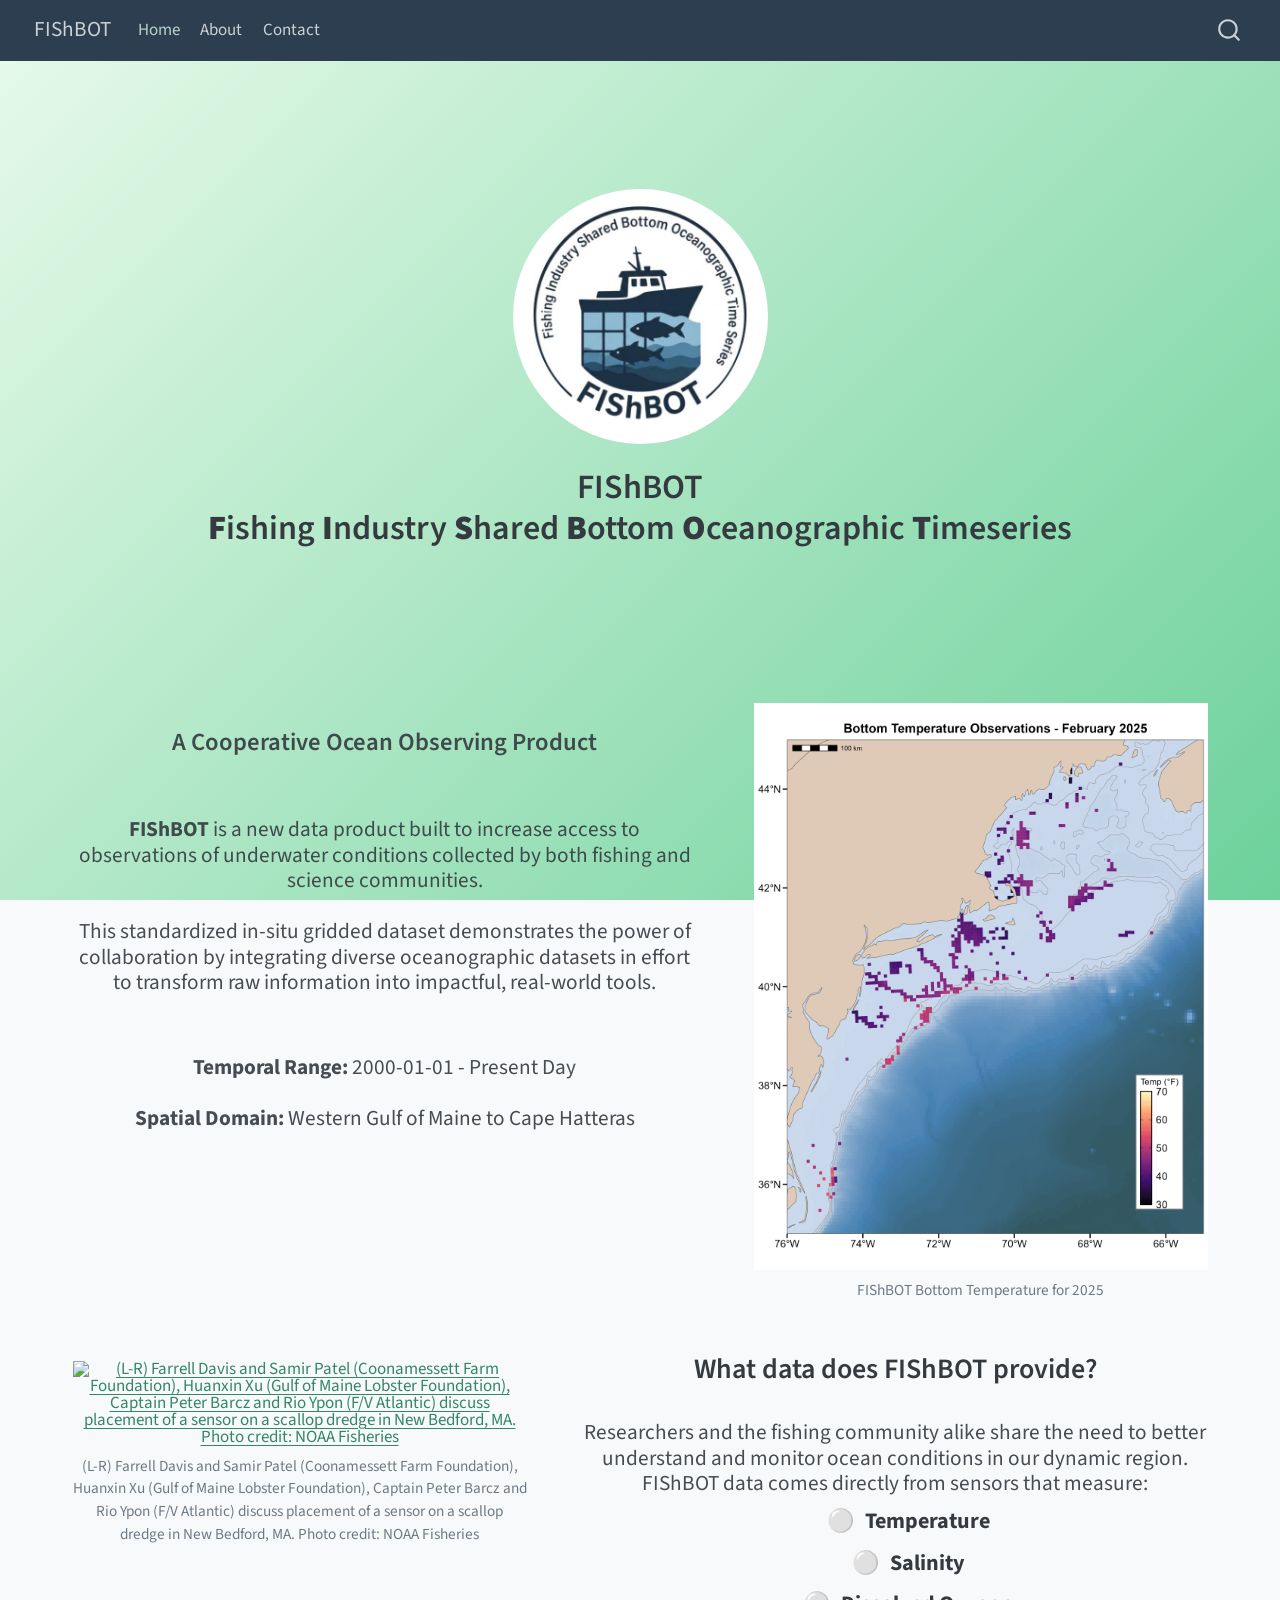
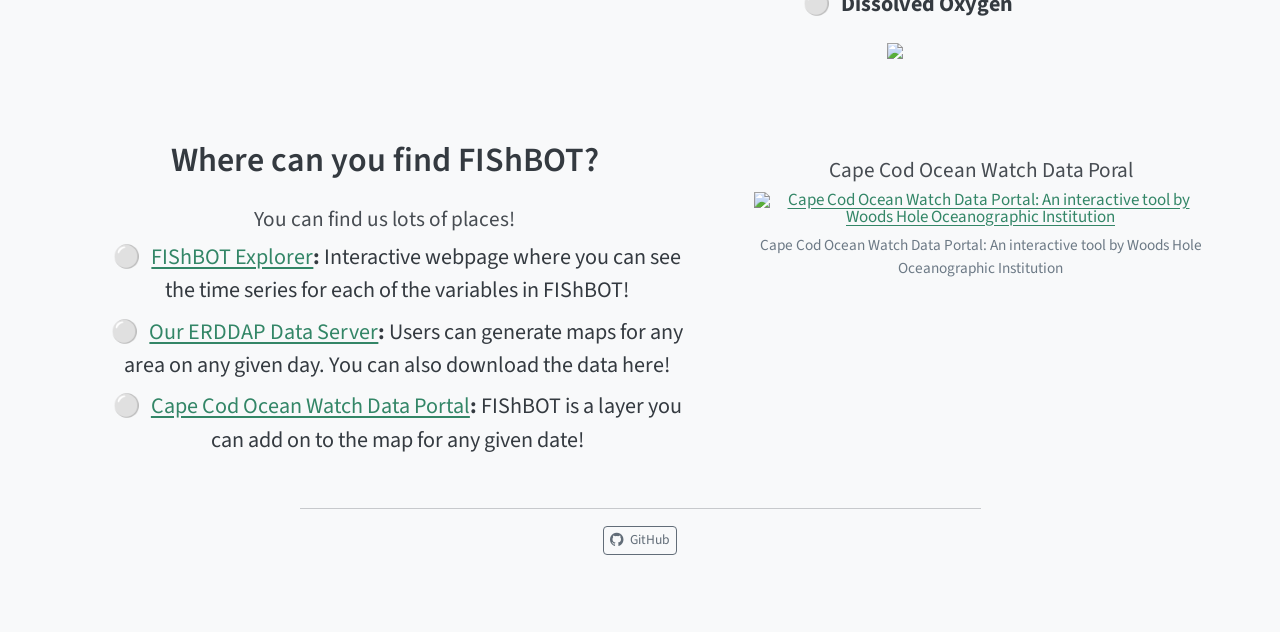
==== docs/index.html @ bb1df0b6 "local deployment" ====
<!DOCTYPE html>
<html xmlns="http://www.w3.org/1999/xhtml" lang="en" xml:lang="en"><head>

<meta charset="utf-8">
<meta name="generator" content="quarto-1.8.25">

<meta name="viewport" content="width=device-width, initial-scale=1.0, user-scalable=yes">


<title>FIShBOT   Fishing Industry Shared Bottom Oceanographic Timeseries – FIShBOT</title>
<style>
code{white-space: pre-wrap;}
span.smallcaps{font-variant: small-caps;}
div.columns{display: flex; gap: min(4vw, 1.5em);}
div.column{flex: auto; overflow-x: auto;}
div.hanging-indent{margin-left: 1.5em; text-indent: -1.5em;}
ul.task-list{list-style: none;}
ul.task-list li input[type="checkbox"] {
  width: 0.8em;
  margin: 0 0.8em 0.2em -1em; /* quarto-specific, see https://github.com/quarto-dev/quarto-cli/issues/4556 */ 
  vertical-align: middle;
}
</style>


<script src="site_libs/quarto-nav/quarto-nav.js"></script>
<script src="site_libs/quarto-nav/headroom.min.js"></script>
<script src="site_libs/clipboard/clipboard.min.js"></script>
<script src="site_libs/quarto-search/autocomplete.umd.js"></script>
<script src="site_libs/quarto-search/fuse.min.js"></script>
<script src="site_libs/quarto-search/quarto-search.js"></script>
<meta name="quarto:offset" content="./">
<script src="site_libs/quarto-html/quarto.js" type="module"></script>
<script src="site_libs/quarto-html/tabsets/tabsets.js" type="module"></script>
<script src="site_libs/quarto-html/axe/axe-check.js" type="module"></script>
<script src="site_libs/quarto-html/popper.min.js"></script>
<script src="site_libs/quarto-html/tippy.umd.min.js"></script>
<link href="site_libs/quarto-html/tippy.css" rel="stylesheet">
<link href="site_libs/quarto-html/quarto-syntax-highlighting-7b89279ff1a6dce999919e0e67d4d9ec.css" rel="stylesheet" id="quarto-text-highlighting-styles">
<script src="site_libs/bootstrap/bootstrap.min.js"></script>
<link href="site_libs/bootstrap/bootstrap-icons.css" rel="stylesheet">
<link href="site_libs/bootstrap/bootstrap-f014def6ab0481d3a3dc39e464cc56f9.min.css" rel="stylesheet" append-hash="true" id="quarto-bootstrap" data-mode="light">
<script src="site_libs/quarto-contrib/glightbox/glightbox.min.js"></script>
<link href="site_libs/quarto-contrib/glightbox/glightbox.min.css" rel="stylesheet">
<link href="site_libs/quarto-contrib/glightbox/lightbox.css" rel="stylesheet">
<script id="quarto-search-options" type="application/json">{
  "location": "navbar",
  "copy-button": false,
  "collapse-after": 3,
  "panel-placement": "end",
  "type": "overlay",
  "limit": 50,
  "keyboard-shortcut": [
    "f",
    "/",
    "s"
  ],
  "show-item-context": false,
  "language": {
    "search-no-results-text": "No results",
    "search-matching-documents-text": "matching documents",
    "search-copy-link-title": "Copy link to search",
    "search-hide-matches-text": "Hide additional matches",
    "search-more-match-text": "more match in this document",
    "search-more-matches-text": "more matches in this document",
    "search-clear-button-title": "Clear",
    "search-text-placeholder": "",
    "search-detached-cancel-button-title": "Cancel",
    "search-submit-button-title": "Submit",
    "search-label": "Search"
  }
}</script>


</head>

<body class="nav-fixed quarto-light">

<div id="quarto-search-results"></div>
  <header id="quarto-header" class="headroom fixed-top">
    <nav class="navbar navbar-expand-lg " data-bs-theme="dark">
      <div class="navbar-container container-fluid">
      <div class="navbar-brand-container mx-auto">
    <a href="./index.html" class="navbar-brand navbar-brand-logo">
    </a>
    <a class="navbar-brand" href="./index.html">
    <span class="navbar-title">FIShBOT</span>
    </a>
  </div>
            <div id="quarto-search" class="" title="Search"></div>
          <button class="navbar-toggler" type="button" data-bs-toggle="collapse" data-bs-target="#navbarCollapse" aria-controls="navbarCollapse" role="menu" aria-expanded="false" aria-label="Toggle navigation" onclick="if (window.quartoToggleHeadroom) { window.quartoToggleHeadroom(); }">
  <span class="navbar-toggler-icon"></span>
</button>
          <div class="collapse navbar-collapse" id="navbarCollapse">
            <ul class="navbar-nav navbar-nav-scroll me-auto">
  <li class="nav-item">
    <a class="nav-link active" href="./index.html" aria-current="page"> 
<span class="menu-text">Home</span></a>
  </li>  
  <li class="nav-item">
    <a class="nav-link" href="./about.html"> 
<span class="menu-text">About</span></a>
  </li>  
  <li class="nav-item">
    <a class="nav-link" href="./contact.html"> 
<span class="menu-text">Contact</span></a>
  </li>  
</ul>
          </div> <!-- /navcollapse -->
            <div class="quarto-navbar-tools">
</div>
      </div> <!-- /container-fluid -->
    </nav>
</header>
<!-- content -->
<div id="quarto-content" class="quarto-container page-columns page-rows-contents page-layout-full page-navbar">
<!-- sidebar -->
<!-- margin-sidebar -->
    
<!-- main -->
<div class="quarto-about-jolla column-page">
  <img src="images/FIShBOT_logo_white.jpg" class="about-image
  round " style="height: 15em; width: 15em;">
 <header id="title-block-header" class="quarto-title-block default">
<div class="quarto-title">
<h1 class="title">FIShBOT <br> <strong>F</strong>ishing <strong>I</strong>ndustry <strong>S</strong>hared <strong>B</strong>ottom <strong>O</strong>ceanographic <strong>T</strong>imeseries</h1>
</div>
<div class="quarto-title-meta column-page">
  </div>
</header><main class="content column-page" id="quarto-document-content">
<p><br> <br> <br> <br></p>
<div class="columns">
<div class="column" style="width:55%;">
<section id="a-cooperative-ocean-observing-product" class="level3">
<h3 data-anchor-id="a-cooperative-ocean-observing-product">A Cooperative Ocean Observing Product</h3>
<p><br></p>
<section id="fishbot-is-a-new-data-product-built-to-increase-access-to-observations-of-underwater-conditions-collected-by-both-fishing-and-science-communities." class="level4">
<h4 data-anchor-id="fishbot-is-a-new-data-product-built-to-increase-access-to-observations-of-underwater-conditions-collected-by-both-fishing-and-science-communities."><strong>FIShBOT</strong> is a new data product built to increase access to observations of underwater conditions collected by both fishing and science communities.</h4>
</section>
<section id="this-standardized-in-situ-gridded-dataset-demonstrates-the-power-of-collaboration-by-integrating-diverse-oceanographic-datasets-in-effort-to-transform-raw-information-into-impactful-real-world-tools." class="level4">
<h4 data-anchor-id="this-standardized-in-situ-gridded-dataset-demonstrates-the-power-of-collaboration-by-integrating-diverse-oceanographic-datasets-in-effort-to-transform-raw-information-into-impactful-real-world-tools.">This standardized in-situ gridded dataset demonstrates the power of collaboration by integrating diverse oceanographic datasets in effort to transform raw information into impactful, real-world tools.</h4>
<p><br></p>
</section>
<section id="temporal-range-2000-01-01---present-day" class="level4">
<h4 data-anchor-id="temporal-range-2000-01-01---present-day"><strong>Temporal Range:</strong> 2000-01-01 - Present Day</h4>
</section>
<section id="spatial-domain-western-gulf-of-maine-to-cape-hatteras" class="level4">
<h4 data-anchor-id="spatial-domain-western-gulf-of-maine-to-cape-hatteras"><strong>Spatial Domain:</strong> Western Gulf of Maine to Cape Hatteras</h4>
</section>
</section>
</div><div class="column" style="width:5%;">
<!-- Empty column for spacing -->
</div><div class="column" style="width:40%;">
<div class="quarto-figure quarto-figure-center">
<figure class="figure">
<p><a href="images/FISHBOT_BottomTemp_2025.gif" class="lightbox" data-gallery="quarto-lightbox-gallery-1" title="FIShBOT Bottom Temperature for 2025"><img src="images/FISHBOT_BottomTemp_2025.gif" class="img-fluid figure-img" style="width:100.0%" alt="FIShBOT Bottom Temperature for 2025"></a></p>
<figcaption>FIShBOT Bottom Temperature for 2025</figcaption>
</figure>
</div>
</div>
</div>
<div class="columns">
<div class="column" style="width:40%;">
<p><br></p>
<div class="quarto-figure quarto-figure-center">
<figure class="figure">
<p><a href="images/sensor_placement.png" class="lightbox" data-gallery="quarto-lightbox-gallery-2" title="(L-R) Farrell Davis and Samir Patel (Coonamessett Farm Foundation), Huanxin Xu (Gulf of Maine Lobster Foundation), Captain Peter Barcz and Rio Ypon (F/V Atlantic) discuss placement of a sensor on a scallop dredge in New Bedford, MA. Photo credit: NOAA Fisheries"><img src="images/sensor_placement.png" class="img-fluid figure-img" alt="(L-R) Farrell Davis and Samir Patel (Coonamessett Farm Foundation), Huanxin Xu (Gulf of Maine Lobster Foundation), Captain Peter Barcz and Rio Ypon (F/V Atlantic) discuss placement of a sensor on a scallop dredge in New Bedford, MA. Photo credit: NOAA Fisheries"></a></p>
<figcaption>(L-R) Farrell Davis and Samir Patel (Coonamessett Farm Foundation), Huanxin Xu (Gulf of Maine Lobster Foundation), Captain Peter Barcz and Rio Ypon (F/V Atlantic) discuss placement of a sensor on a scallop dredge in New Bedford, MA. Photo credit: NOAA Fisheries</figcaption>
</figure>
</div>
</div><div class="column" style="width:5%;">
<!-- Empty column for spacing -->
</div><div class="column" style="width:55%;">
<section id="what-data-does-fishbot-provide" class="level2">
<h2 data-anchor-id="what-data-does-fishbot-provide">What data does FIShBOT provide?</h2>
<section id="researchers-and-the-fishing-community-alike-share-the-need-to-better-understand-and-monitor-ocean-conditions-in-our-dynamic-region.-fishbot-data-comes-directly-from-sensors-that-measure" class="level4">
<h4 data-anchor-id="researchers-and-the-fishing-community-alike-share-the-need-to-better-understand-and-monitor-ocean-conditions-in-our-dynamic-region.-fishbot-data-comes-directly-from-sensors-that-measure">Researchers and the fishing community alike share the need to better understand and monitor ocean conditions in our dynamic region. FIShBOT data comes directly from sensors that measure:</h4>
<div class="custom-list">
<ul>
<li><b>Temperature</b></li>
<li><b>Salinity</b></li>
<li><b>Dissolved Oxygen</b></li>
</ul>
</div>
<p><a href="images/fishbot-in-numbers.png" class="lightbox" data-gallery="quarto-lightbox-gallery-3"><img src="images/fishbot-in-numbers.png" class="img-fluid"></a></p>
</section>
</section>
</div>
</div>
<div class="columns">
<div class="column" style="width:55%;">
<p><br></p>
<section id="where-can-you-find-fishbot" class="level1">
<h1>Where can you find FIShBOT?</h1>
<section id="you-can-find-us-lots-of-places" class="level4">
<h4 data-anchor-id="you-can-find-us-lots-of-places">You can find us lots of places!</h4>
<div class="custom-list">
<ul>
<li><b><a href="https://ondeckdata.com/database/osm_fishbot_explorer.html">FIShBOT Explorer</a>:</b> Interactive webpage where you can see the time series for each of the variables in FIShBOT!</li>
<li><b><a href="https://erddap.ondeckdata.com/erddap/tabledap/fishbot_realtime.graph">Our ERDDAP Data Server</a>:</b> Users can generate maps for any area on any given day. You can also download the data here!</li>
<li><b><a href="https://ccocean.whoi.edu/">Cape Cod Ocean Watch Data Portal</a>:</b> FIShBOT is a layer you can add on to the map for any given date!</li>
</ul>
</div>
</section>
</section>
</div><div class="column" style="width:5%;">
<!-- Empty column for spacing -->
</div><div class="column" style="width:40%;">
<p><br> <br></p>
<section id="cape-cod-ocean-watch-data-poral" class="level4">
<h4 data-anchor-id="cape-cod-ocean-watch-data-poral">Cape Cod Ocean Watch Data Poral</h4>
<div class="quarto-figure quarto-figure-center">
<figure class="figure">
<p><a href="images/ccow_portal.png" class="lightbox" data-gallery="quarto-lightbox-gallery-4" title="Cape Cod Ocean Watch Data Portal: An interactive tool by Woods Hole Oceanographic Institution"><img src="images/ccow_portal.png" class="img-fluid figure-img" alt="Cape Cod Ocean Watch Data Portal: An interactive tool by Woods Hole Oceanographic Institution"></a></p>
<figcaption>Cape Cod Ocean Watch Data Portal: An interactive tool by Woods Hole Oceanographic Institution</figcaption>
</figure>
</div>
</section>
</div>
</div>


</main> 
  <hr class="about-sep">
   <div class="about-links">
  <a href="https://github.com/CommercialFisheriesResearchFoundation/fishbot.git" class="about-link" rel="" target="">
    <i class="bi bi-github"></i>
     <span class="about-link-text">GitHub</span>
  </a>
</div>
</div>
 <!-- /main -->
<script id="quarto-html-after-body" type="application/javascript">
  window.document.addEventListener("DOMContentLoaded", function (event) {
    const isCodeAnnotation = (el) => {
      for (const clz of el.classList) {
        if (clz.startsWith('code-annotation-')) {                     
          return true;
        }
      }
      return false;
    }
    const onCopySuccess = function(e) {
      // button target
      const button = e.trigger;
      // don't keep focus
      button.blur();
      // flash "checked"
      button.classList.add('code-copy-button-checked');
      var currentTitle = button.getAttribute("title");
      button.setAttribute("title", "Copied!");
      let tooltip;
      if (window.bootstrap) {
        button.setAttribute("data-bs-toggle", "tooltip");
        button.setAttribute("data-bs-placement", "left");
        button.setAttribute("data-bs-title", "Copied!");
        tooltip = new bootstrap.Tooltip(button, 
          { trigger: "manual", 
            customClass: "code-copy-button-tooltip",
            offset: [0, -8]});
        tooltip.show();    
      }
      setTimeout(function() {
        if (tooltip) {
          tooltip.hide();
          button.removeAttribute("data-bs-title");
          button.removeAttribute("data-bs-toggle");
          button.removeAttribute("data-bs-placement");
        }
        button.setAttribute("title", currentTitle);
        button.classList.remove('code-copy-button-checked');
      }, 1000);
      // clear code selection
      e.clearSelection();
    }
    const getTextToCopy = function(trigger) {
      const outerScaffold = trigger.parentElement.cloneNode(true);
      const codeEl = outerScaffold.querySelector('code');
      for (const childEl of codeEl.children) {
        if (isCodeAnnotation(childEl)) {
          childEl.remove();
        }
      }
      return codeEl.innerText;
    }
    const clipboard = new window.ClipboardJS('.code-copy-button:not([data-in-quarto-modal])', {
      text: getTextToCopy
    });
    clipboard.on('success', onCopySuccess);
    if (window.document.getElementById('quarto-embedded-source-code-modal')) {
      const clipboardModal = new window.ClipboardJS('.code-copy-button[data-in-quarto-modal]', {
        text: getTextToCopy,
        container: window.document.getElementById('quarto-embedded-source-code-modal')
      });
      clipboardModal.on('success', onCopySuccess);
    }
      var localhostRegex = new RegExp(/^(?:http|https):\/\/localhost\:?[0-9]*\//);
      var mailtoRegex = new RegExp(/^mailto:/);
        var filterRegex = new RegExp('/' + window.location.host + '/');
      var isInternal = (href) => {
          return filterRegex.test(href) || localhostRegex.test(href) || mailtoRegex.test(href);
      }
      // Inspect non-navigation links and adorn them if external
     var links = window.document.querySelectorAll('a[href]:not(.nav-link):not(.navbar-brand):not(.toc-action):not(.sidebar-link):not(.sidebar-item-toggle):not(.pagination-link):not(.no-external):not([aria-hidden]):not(.dropdown-item):not(.quarto-navigation-tool):not(.about-link)');
      for (var i=0; i<links.length; i++) {
        const link = links[i];
        if (!isInternal(link.href)) {
          // undo the damage that might have been done by quarto-nav.js in the case of
          // links that we want to consider external
          if (link.dataset.originalHref !== undefined) {
            link.href = link.dataset.originalHref;
          }
        }
      }
    function tippyHover(el, contentFn, onTriggerFn, onUntriggerFn) {
      const config = {
        allowHTML: true,
        maxWidth: 500,
        delay: 100,
        arrow: false,
        appendTo: function(el) {
            return el.parentElement;
        },
        interactive: true,
        interactiveBorder: 10,
        theme: 'quarto',
        placement: 'bottom-start',
      };
      if (contentFn) {
        config.content = contentFn;
      }
      if (onTriggerFn) {
        config.onTrigger = onTriggerFn;
      }
      if (onUntriggerFn) {
        config.onUntrigger = onUntriggerFn;
      }
      window.tippy(el, config); 
    }
    const noterefs = window.document.querySelectorAll('a[role="doc-noteref"]');
    for (var i=0; i<noterefs.length; i++) {
      const ref = noterefs[i];
      tippyHover(ref, function() {
        // use id or data attribute instead here
        let href = ref.getAttribute('data-footnote-href') || ref.getAttribute('href');
        try { href = new URL(href).hash; } catch {}
        const id = href.replace(/^#\/?/, "");
        const note = window.document.getElementById(id);
        if (note) {
          return note.innerHTML;
        } else {
          return "";
        }
      });
    }
    const xrefs = window.document.querySelectorAll('a.quarto-xref');
    const processXRef = (id, note) => {
      // Strip column container classes
      const stripColumnClz = (el) => {
        el.classList.remove("page-full", "page-columns");
        if (el.children) {
          for (const child of el.children) {
            stripColumnClz(child);
          }
        }
      }
      stripColumnClz(note)
      if (id === null || id.startsWith('sec-')) {
        // Special case sections, only their first couple elements
        const container = document.createElement("div");
        if (note.children && note.children.length > 2) {
          container.appendChild(note.children[0].cloneNode(true));
          for (let i = 1; i < note.children.length; i++) {
            const child = note.children[i];
            if (child.tagName === "P" && child.innerText === "") {
              continue;
            } else {
              container.appendChild(child.cloneNode(true));
              break;
            }
          }
          if (window.Quarto?.typesetMath) {
            window.Quarto.typesetMath(container);
          }
          return container.innerHTML
        } else {
          if (window.Quarto?.typesetMath) {
            window.Quarto.typesetMath(note);
          }
          return note.innerHTML;
        }
      } else {
        // Remove any anchor links if they are present
        const anchorLink = note.querySelector('a.anchorjs-link');
        if (anchorLink) {
          anchorLink.remove();
        }
        if (window.Quarto?.typesetMath) {
          window.Quarto.typesetMath(note);
        }
        if (note.classList.contains("callout")) {
          return note.outerHTML;
        } else {
          return note.innerHTML;
        }
      }
    }
    for (var i=0; i<xrefs.length; i++) {
      const xref = xrefs[i];
      tippyHover(xref, undefined, function(instance) {
        instance.disable();
        let url = xref.getAttribute('href');
        let hash = undefined; 
        if (url.startsWith('#')) {
          hash = url;
        } else {
          try { hash = new URL(url).hash; } catch {}
        }
        if (hash) {
          const id = hash.replace(/^#\/?/, "");
          const note = window.document.getElementById(id);
          if (note !== null) {
            try {
              const html = processXRef(id, note.cloneNode(true));
              instance.setContent(html);
            } finally {
              instance.enable();
              instance.show();
            }
          } else {
            // See if we can fetch this
            fetch(url.split('#')[0])
            .then(res => res.text())
            .then(html => {
              const parser = new DOMParser();
              const htmlDoc = parser.parseFromString(html, "text/html");
              const note = htmlDoc.getElementById(id);
              if (note !== null) {
                const html = processXRef(id, note);
                instance.setContent(html);
              } 
            }).finally(() => {
              instance.enable();
              instance.show();
            });
          }
        } else {
          // See if we can fetch a full url (with no hash to target)
          // This is a special case and we should probably do some content thinning / targeting
          fetch(url)
          .then(res => res.text())
          .then(html => {
            const parser = new DOMParser();
            const htmlDoc = parser.parseFromString(html, "text/html");
            const note = htmlDoc.querySelector('main.content');
            if (note !== null) {
              // This should only happen for chapter cross references
              // (since there is no id in the URL)
              // remove the first header
              if (note.children.length > 0 && note.children[0].tagName === "HEADER") {
                note.children[0].remove();
              }
              const html = processXRef(null, note);
              instance.setContent(html);
            } 
          }).finally(() => {
            instance.enable();
            instance.show();
          });
        }
      }, function(instance) {
      });
    }
        let selectedAnnoteEl;
        const selectorForAnnotation = ( cell, annotation) => {
          let cellAttr = 'data-code-cell="' + cell + '"';
          let lineAttr = 'data-code-annotation="' +  annotation + '"';
          const selector = 'span[' + cellAttr + '][' + lineAttr + ']';
          return selector;
        }
        const selectCodeLines = (annoteEl) => {
          const doc = window.document;
          const targetCell = annoteEl.getAttribute("data-target-cell");
          const targetAnnotation = annoteEl.getAttribute("data-target-annotation");
          const annoteSpan = window.document.querySelector(selectorForAnnotation(targetCell, targetAnnotation));
          const lines = annoteSpan.getAttribute("data-code-lines").split(",");
          const lineIds = lines.map((line) => {
            return targetCell + "-" + line;
          })
          let top = null;
          let height = null;
          let parent = null;
          if (lineIds.length > 0) {
              //compute the position of the single el (top and bottom and make a div)
              const el = window.document.getElementById(lineIds[0]);
              top = el.offsetTop;
              height = el.offsetHeight;
              parent = el.parentElement.parentElement;
            if (lineIds.length > 1) {
              const lastEl = window.document.getElementById(lineIds[lineIds.length - 1]);
              const bottom = lastEl.offsetTop + lastEl.offsetHeight;
              height = bottom - top;
            }
            if (top !== null && height !== null && parent !== null) {
              // cook up a div (if necessary) and position it 
              let div = window.document.getElementById("code-annotation-line-highlight");
              if (div === null) {
                div = window.document.createElement("div");
                div.setAttribute("id", "code-annotation-line-highlight");
                div.style.position = 'absolute';
                parent.appendChild(div);
              }
              div.style.top = top - 2 + "px";
              div.style.height = height + 4 + "px";
              div.style.left = 0;
              let gutterDiv = window.document.getElementById("code-annotation-line-highlight-gutter");
              if (gutterDiv === null) {
                gutterDiv = window.document.createElement("div");
                gutterDiv.setAttribute("id", "code-annotation-line-highlight-gutter");
                gutterDiv.style.position = 'absolute';
                const codeCell = window.document.getElementById(targetCell);
                const gutter = codeCell.querySelector('.code-annotation-gutter');
                gutter.appendChild(gutterDiv);
              }
              gutterDiv.style.top = top - 2 + "px";
              gutterDiv.style.height = height + 4 + "px";
            }
            selectedAnnoteEl = annoteEl;
          }
        };
        const unselectCodeLines = () => {
          const elementsIds = ["code-annotation-line-highlight", "code-annotation-line-highlight-gutter"];
          elementsIds.forEach((elId) => {
            const div = window.document.getElementById(elId);
            if (div) {
              div.remove();
            }
          });
          selectedAnnoteEl = undefined;
        };
          // Handle positioning of the toggle
      window.addEventListener(
        "resize",
        throttle(() => {
          elRect = undefined;
          if (selectedAnnoteEl) {
            selectCodeLines(selectedAnnoteEl);
          }
        }, 10)
      );
      function throttle(fn, ms) {
      let throttle = false;
      let timer;
        return (...args) => {
          if(!throttle) { // first call gets through
              fn.apply(this, args);
              throttle = true;
          } else { // all the others get throttled
              if(timer) clearTimeout(timer); // cancel #2
              timer = setTimeout(() => {
                fn.apply(this, args);
                timer = throttle = false;
              }, ms);
          }
        };
      }
        // Attach click handler to the DT
        const annoteDls = window.document.querySelectorAll('dt[data-target-cell]');
        for (const annoteDlNode of annoteDls) {
          annoteDlNode.addEventListener('click', (event) => {
            const clickedEl = event.target;
            if (clickedEl !== selectedAnnoteEl) {
              unselectCodeLines();
              const activeEl = window.document.querySelector('dt[data-target-cell].code-annotation-active');
              if (activeEl) {
                activeEl.classList.remove('code-annotation-active');
              }
              selectCodeLines(clickedEl);
              clickedEl.classList.add('code-annotation-active');
            } else {
              // Unselect the line
              unselectCodeLines();
              clickedEl.classList.remove('code-annotation-active');
            }
          });
        }
    const findCites = (el) => {
      const parentEl = el.parentElement;
      if (parentEl) {
        const cites = parentEl.dataset.cites;
        if (cites) {
          return {
            el,
            cites: cites.split(' ')
          };
        } else {
          return findCites(el.parentElement)
        }
      } else {
        return undefined;
      }
    };
    var bibliorefs = window.document.querySelectorAll('a[role="doc-biblioref"]');
    for (var i=0; i<bibliorefs.length; i++) {
      const ref = bibliorefs[i];
      const citeInfo = findCites(ref);
      if (citeInfo) {
        tippyHover(citeInfo.el, function() {
          var popup = window.document.createElement('div');
          citeInfo.cites.forEach(function(cite) {
            var citeDiv = window.document.createElement('div');
            citeDiv.classList.add('hanging-indent');
            citeDiv.classList.add('csl-entry');
            var biblioDiv = window.document.getElementById('ref-' + cite);
            if (biblioDiv) {
              citeDiv.innerHTML = biblioDiv.innerHTML;
            }
            popup.appendChild(citeDiv);
          });
          return popup.innerHTML;
        });
      }
    }
  });
  </script>
</div> <!-- /content -->
<script>var lightboxQuarto = GLightbox({"closeEffect":"zoom","descPosition":"bottom","loop":false,"openEffect":"zoom","selector":".lightbox"});
(function() {
  let previousOnload = window.onload;
  window.onload = () => {
    if (previousOnload) {
      previousOnload();
    }
    lightboxQuarto.on('slide_before_load', (data) => {
      const { slideIndex, slideNode, slideConfig, player, trigger } = data;
      const href = trigger.getAttribute('href');
      if (href !== null) {
        const imgEl = window.document.querySelector(`a[href="${href}"] img`);
        if (imgEl !== null) {
          const srcAttr = imgEl.getAttribute("src");
          if (srcAttr && srcAttr.startsWith("data:")) {
            slideConfig.href = srcAttr;
          }
        }
      } 
    });
  
    lightboxQuarto.on('slide_after_load', (data) => {
      const { slideIndex, slideNode, slideConfig, player, trigger } = data;
      if (window.Quarto?.typesetMath) {
        window.Quarto.typesetMath(slideNode);
      }
    });
  
  };
  
})();
          </script>




</body></html>
---- docs/site_libs/quarto-html/tippy.css ----
.tippy-box[data-animation=fade][data-state=hidden]{opacity:0}[data-tippy-root]{max-width:calc(100vw - 10px)}.tippy-box{position:relative;background-color:#333;color:#fff;border-radius:4px;font-size:14px;line-height:1.4;white-space:normal;outline:0;transition-property:transform,visibility,opacity}.tippy-box[data-placement^=top]>.tippy-arrow{bottom:0}.tippy-box[data-placement^=top]>.tippy-arrow:before{bottom:-7px;left:0;border-width:8px 8px 0;border-top-color:initial;transform-origin:center top}.tippy-box[data-placement^=bottom]>.tippy-arrow{top:0}.tippy-box[data-placement^=bottom]>.tippy-arrow:before{top:-7px;left:0;border-width:0 8px 8px;border-bottom-color:initial;transform-origin:center bottom}.tippy-box[data-placement^=left]>.tippy-arrow{right:0}.tippy-box[data-placement^=left]>.tippy-arrow:before{border-width:8px 0 8px 8px;border-left-color:initial;right:-7px;transform-origin:center left}.tippy-box[data-placement^=right]>.tippy-arrow{left:0}.tippy-box[data-placement^=right]>.tippy-arrow:before{left:-7px;border-width:8px 8px 8px 0;border-right-color:initial;transform-origin:center right}.tippy-box[data-inertia][data-state=visible]{transition-timing-function:cubic-bezier(.54,1.5,.38,1.11)}.tippy-arrow{width:16px;height:16px;color:#333}.tippy-arrow:before{content:"";position:absolute;border-color:transparent;border-style:solid}.tippy-content{position:relative;padding:5px 9px;z-index:1}
---- docs/site_libs/quarto-html/quarto-syntax-highlighting-7b89279ff1a6dce999919e0e67d4d9ec.css ----
/* quarto syntax highlight colors */
:root {
  --quarto-hl-ot-color: #003B4F;
  --quarto-hl-at-color: #657422;
  --quarto-hl-ss-color: #20794D;
  --quarto-hl-an-color: #5E5E5E;
  --quarto-hl-fu-color: #4758AB;
  --quarto-hl-st-color: #20794D;
  --quarto-hl-cf-color: #003B4F;
  --quarto-hl-op-color: #5E5E5E;
  --quarto-hl-er-color: #AD0000;
  --quarto-hl-bn-color: #AD0000;
  --quarto-hl-al-color: #AD0000;
  --quarto-hl-va-color: #111111;
  --quarto-hl-bu-color: inherit;
  --quarto-hl-ex-color: inherit;
  --quarto-hl-pp-color: #AD0000;
  --quarto-hl-in-color: #5E5E5E;
  --quarto-hl-vs-color: #20794D;
  --quarto-hl-wa-color: #5E5E5E;
  --quarto-hl-do-color: #5E5E5E;
  --quarto-hl-im-color: #00769E;
  --quarto-hl-ch-color: #20794D;
  --quarto-hl-dt-color: #AD0000;
  --quarto-hl-fl-color: #AD0000;
  --quarto-hl-co-color: #5E5E5E;
  --quarto-hl-cv-color: #5E5E5E;
  --quarto-hl-cn-color: #8f5902;
  --quarto-hl-sc-color: #5E5E5E;
  --quarto-hl-dv-color: #AD0000;
  --quarto-hl-kw-color: #003B4F;
}

/* other quarto variables */
:root {
  --quarto-font-monospace: SFMono-Regular, Menlo, Monaco, Consolas, "Liberation Mono", "Courier New", monospace;
}

/* syntax highlight based on Pandoc's rules */
pre > code.sourceCode > span {
  color: #003B4F;
}

code.sourceCode > span {
  color: #003B4F;
}

div.sourceCode,
div.sourceCode pre.sourceCode {
  color: #003B4F;
}

/* Normal */
code span {
  color: #003B4F;
}

/* Alert */
code span.al {
  color: #AD0000;
  font-style: inherit;
}

/* Annotation */
code span.an {
  color: #5E5E5E;
  font-style: inherit;
}

/* Attribute */
code span.at {
  color: #657422;
  font-style: inherit;
}

/* BaseN */
code span.bn {
  color: #AD0000;
  font-style: inherit;
}

/* BuiltIn */
code span.bu {
  font-style: inherit;
}

/* ControlFlow */
code span.cf {
  color: #003B4F;
  font-weight: bold;
  font-style: inherit;
}

/* Char */
code span.ch {
  color: #20794D;
  font-style: inherit;
}

/* Constant */
code span.cn {
  color: #8f5902;
  font-style: inherit;
}

/* Comment */
code span.co {
  color: #5E5E5E;
  font-style: inherit;
}

/* CommentVar */
code span.cv {
  color: #5E5E5E;
  font-style: italic;
}

/* Documentation */
code span.do {
  color: #5E5E5E;
  font-style: italic;
}

/* DataType */
code span.dt {
  color: #AD0000;
  font-style: inherit;
}

/* DecVal */
code span.dv {
  color: #AD0000;
  font-style: inherit;
}

/* Error */
code span.er {
  color: #AD0000;
  font-style: inherit;
}

/* Extension */
code span.ex {
  font-style: inherit;
}

/* Float */
code span.fl {
  color: #AD0000;
  font-style: inherit;
}

/* Function */
code span.fu {
  color: #4758AB;
  font-style: inherit;
}

/* Import */
code span.im {
  color: #00769E;
  font-style: inherit;
}

/* Information */
code span.in {
  color: #5E5E5E;
  font-style: inherit;
}

/* Keyword */
code span.kw {
  color: #003B4F;
  font-weight: bold;
  font-style: inherit;
}

/* Operator */
code span.op {
  color: #5E5E5E;
  font-style: inherit;
}

/* Other */
code span.ot {
  color: #003B4F;
  font-style: inherit;
}

/* Preprocessor */
code span.pp {
  color: #AD0000;
  font-style: inherit;
}

/* SpecialChar */
code span.sc {
  color: #5E5E5E;
  font-style: inherit;
}

/* SpecialString */
code span.ss {
  color: #20794D;
  font-style: inherit;
}

/* String */
code span.st {
  color: #20794D;
  font-style: inherit;
}

/* Variable */
code span.va {
  color: #111111;
  font-style: inherit;
}

/* VerbatimString */
code span.vs {
  color: #20794D;
  font-style: inherit;
}

/* Warning */
code span.wa {
  color: #5E5E5E;
  font-style: italic;
}

.prevent-inlining {
  content: "</";
}

/*# sourceMappingURL=3944bc705cfaf4c80e56f77c5205168a.css.map */
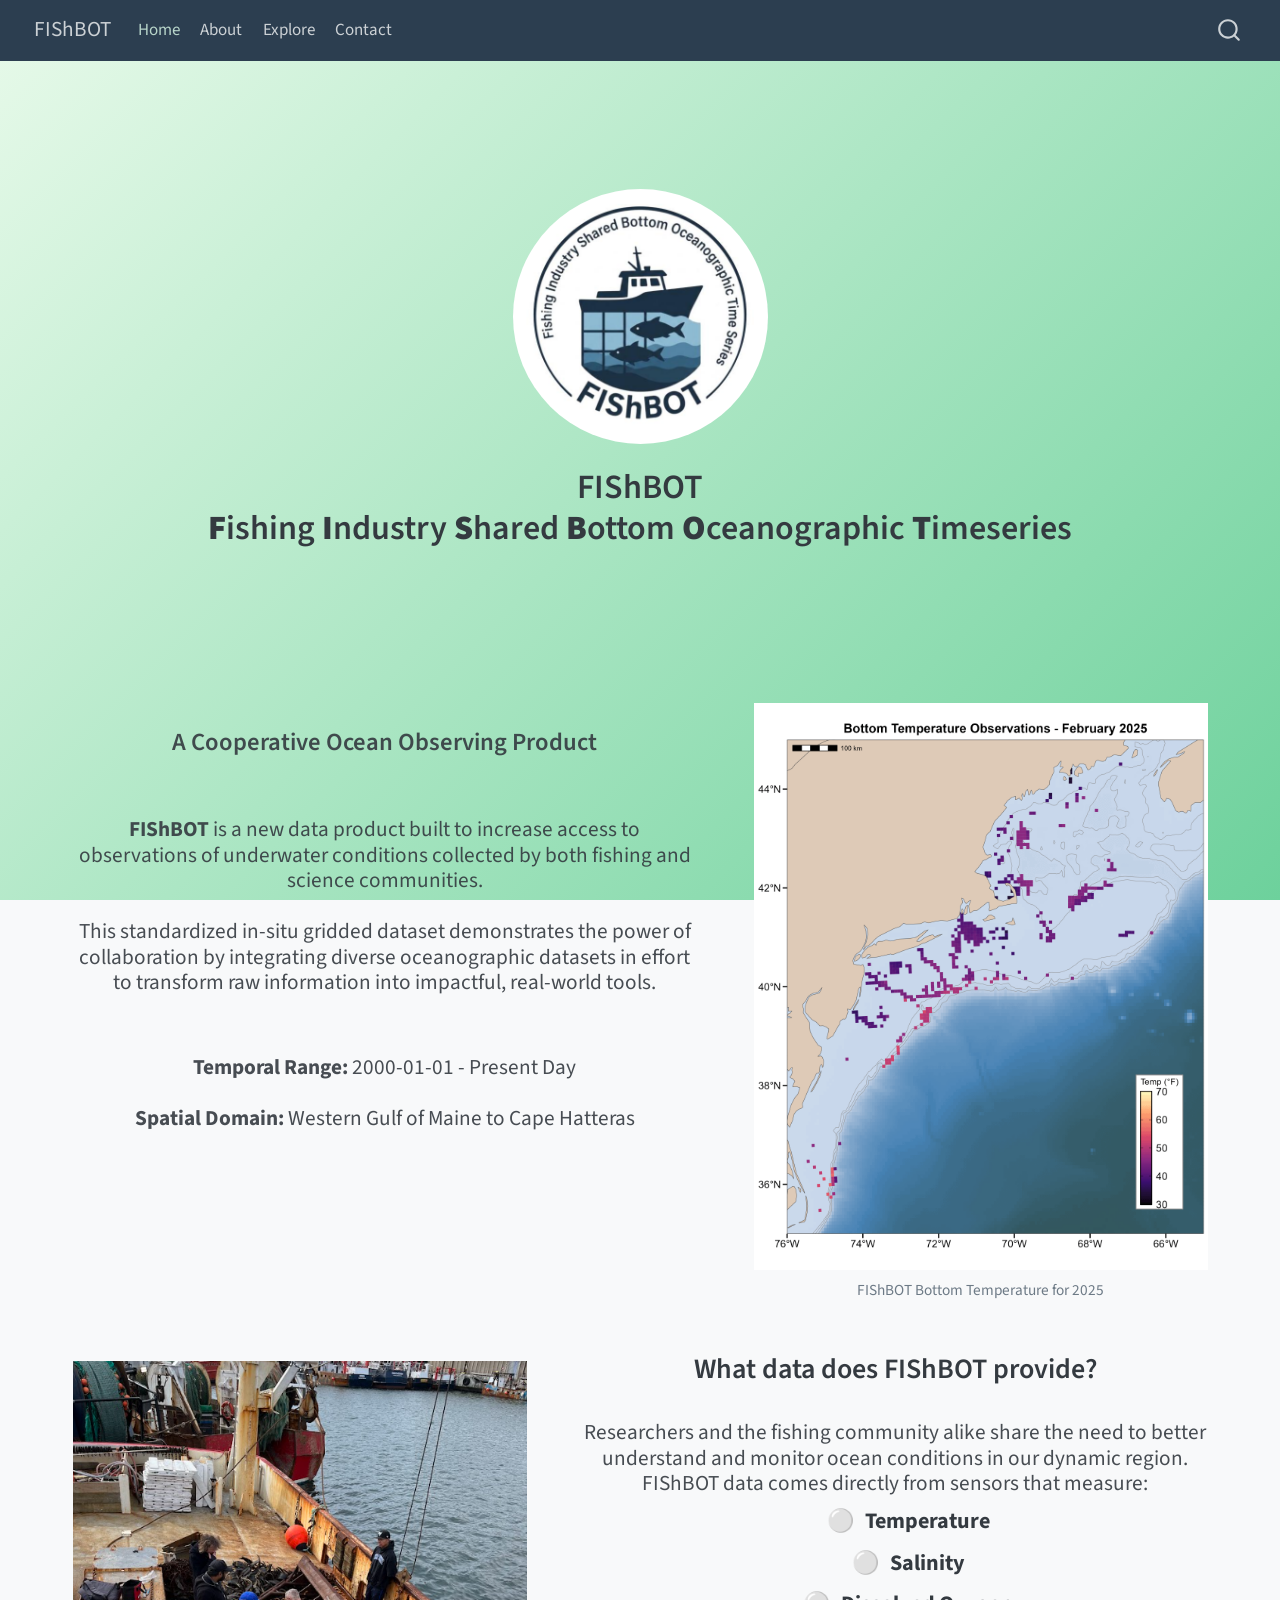
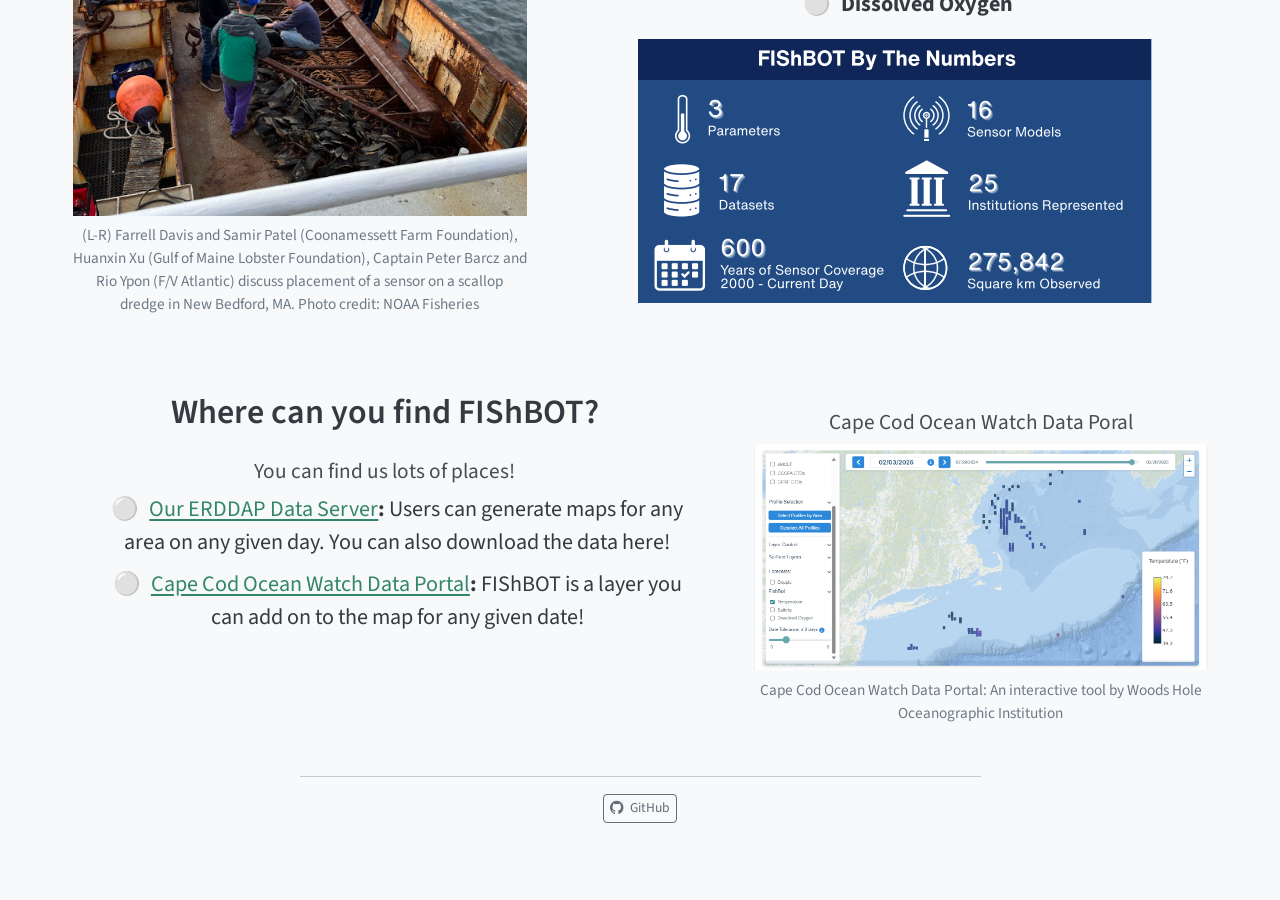
==== commit c60763c2: "adding explore tab" ====
--- a/docs/index.html
+++ b/docs/index.html
@@ -102,6 +102,10 @@
 <span class="menu-text">About</span></a>
   </li>  
   <li class="nav-item">
+    <a class="nav-link" href="./explore.html"> 
+<span class="menu-text">Explore</span></a>
+  </li>  
+  <li class="nav-item">
     <a class="nav-link" href="./contact.html"> 
 <span class="menu-text">Contact</span></a>
   </li>  
@@ -196,7 +200,6 @@
 <h4 data-anchor-id="you-can-find-us-lots-of-places">You can find us lots of places!</h4>
 <div class="custom-list">
 <ul>
-<li><b><a href="https://ondeckdata.com/database/osm_fishbot_explorer.html">FIShBOT Explorer</a>:</b> Interactive webpage where you can see the time series for each of the variables in FIShBOT!</li>
 <li><b><a href="https://erddap.ondeckdata.com/erddap/tabledap/fishbot_realtime.graph">Our ERDDAP Data Server</a>:</b> Users can generate maps for any area on any given day. You can also download the data here!</li>
 <li><b><a href="https://ccocean.whoi.edu/">Cape Cod Ocean Watch Data Portal</a>:</b> FIShBOT is a layer you can add on to the map for any given date!</li>
 </ul>
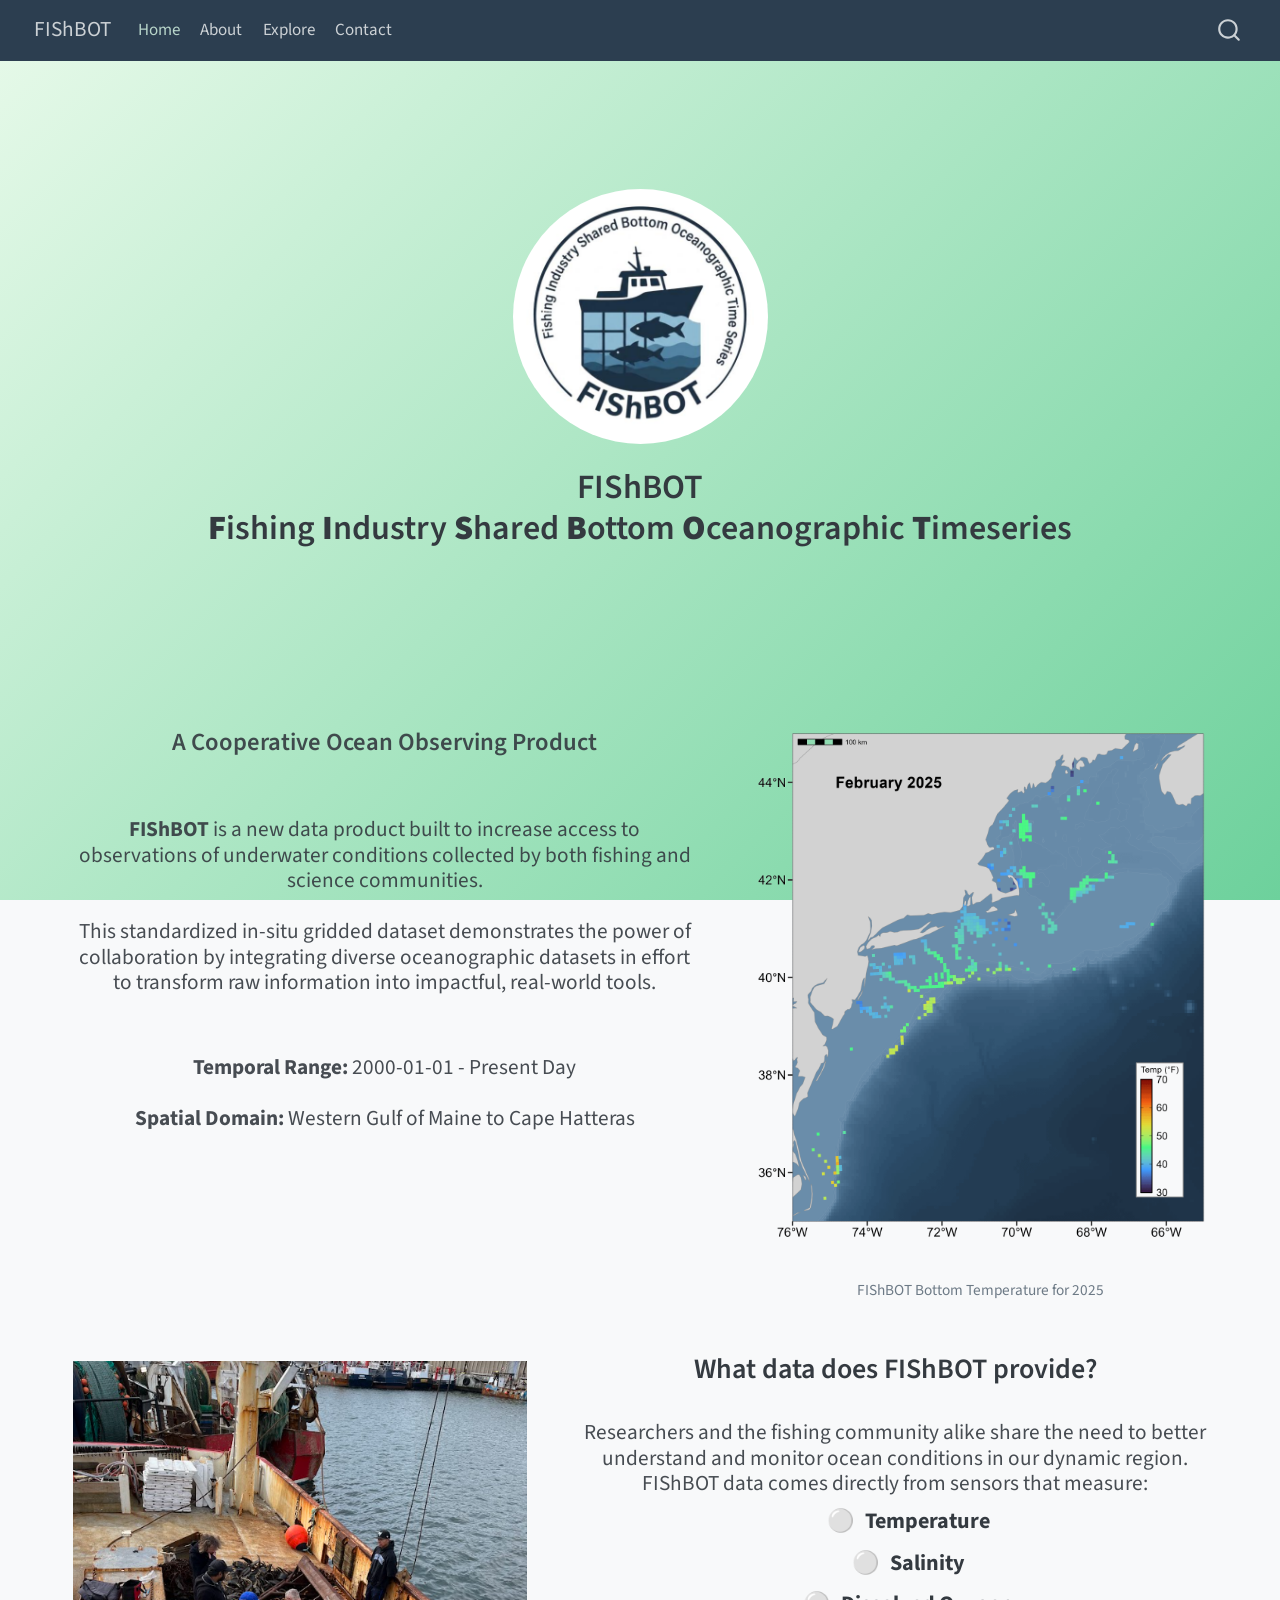
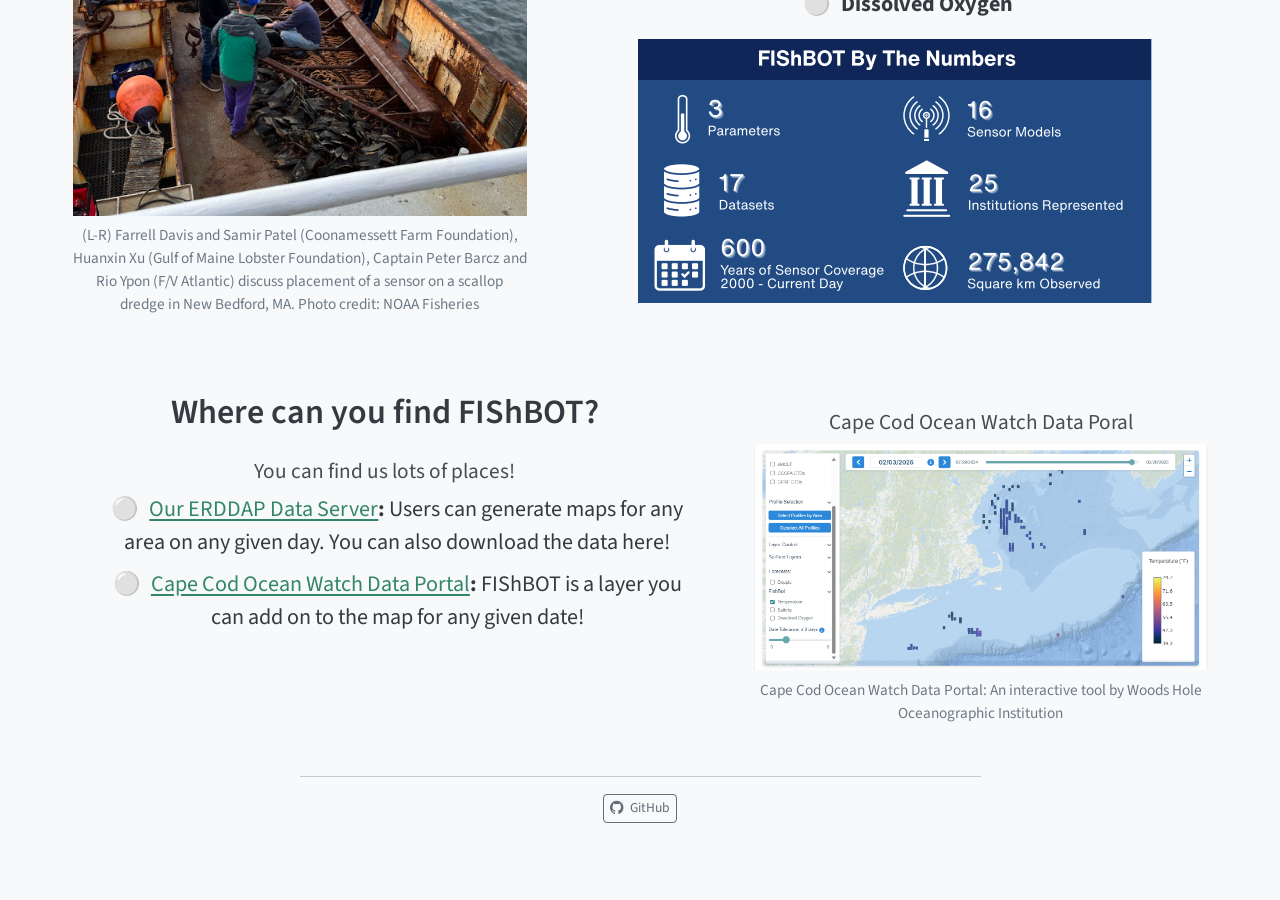
==== commit f7c139e2: "updated gif" ====
--- a/docs/index.html
+++ b/docs/index.html
@@ -157,7 +157,7 @@
 </div><div class="column" style="width:40%;">
 <div class="quarto-figure quarto-figure-center">
 <figure class="figure">
-<p><a href="images/FISHBOT_BottomTemp_2025.gif" class="lightbox" data-gallery="quarto-lightbox-gallery-1" title="FIShBOT Bottom Temperature for 2025"><img src="images/FISHBOT_BottomTemp_2025.gif" class="img-fluid figure-img" style="width:100.0%" alt="FIShBOT Bottom Temperature for 2025"></a></p>
+<p><a href="images/FISHBOT_BottomTemp_2025-v4.gif" class="lightbox" data-gallery="quarto-lightbox-gallery-1" title="FIShBOT Bottom Temperature for 2025"><img src="images/FISHBOT_BottomTemp_2025-v4.gif" class="img-fluid figure-img" style="width:100.0%" alt="FIShBOT Bottom Temperature for 2025"></a></p>
 <figcaption>FIShBOT Bottom Temperature for 2025</figcaption>
 </figure>
 </div>
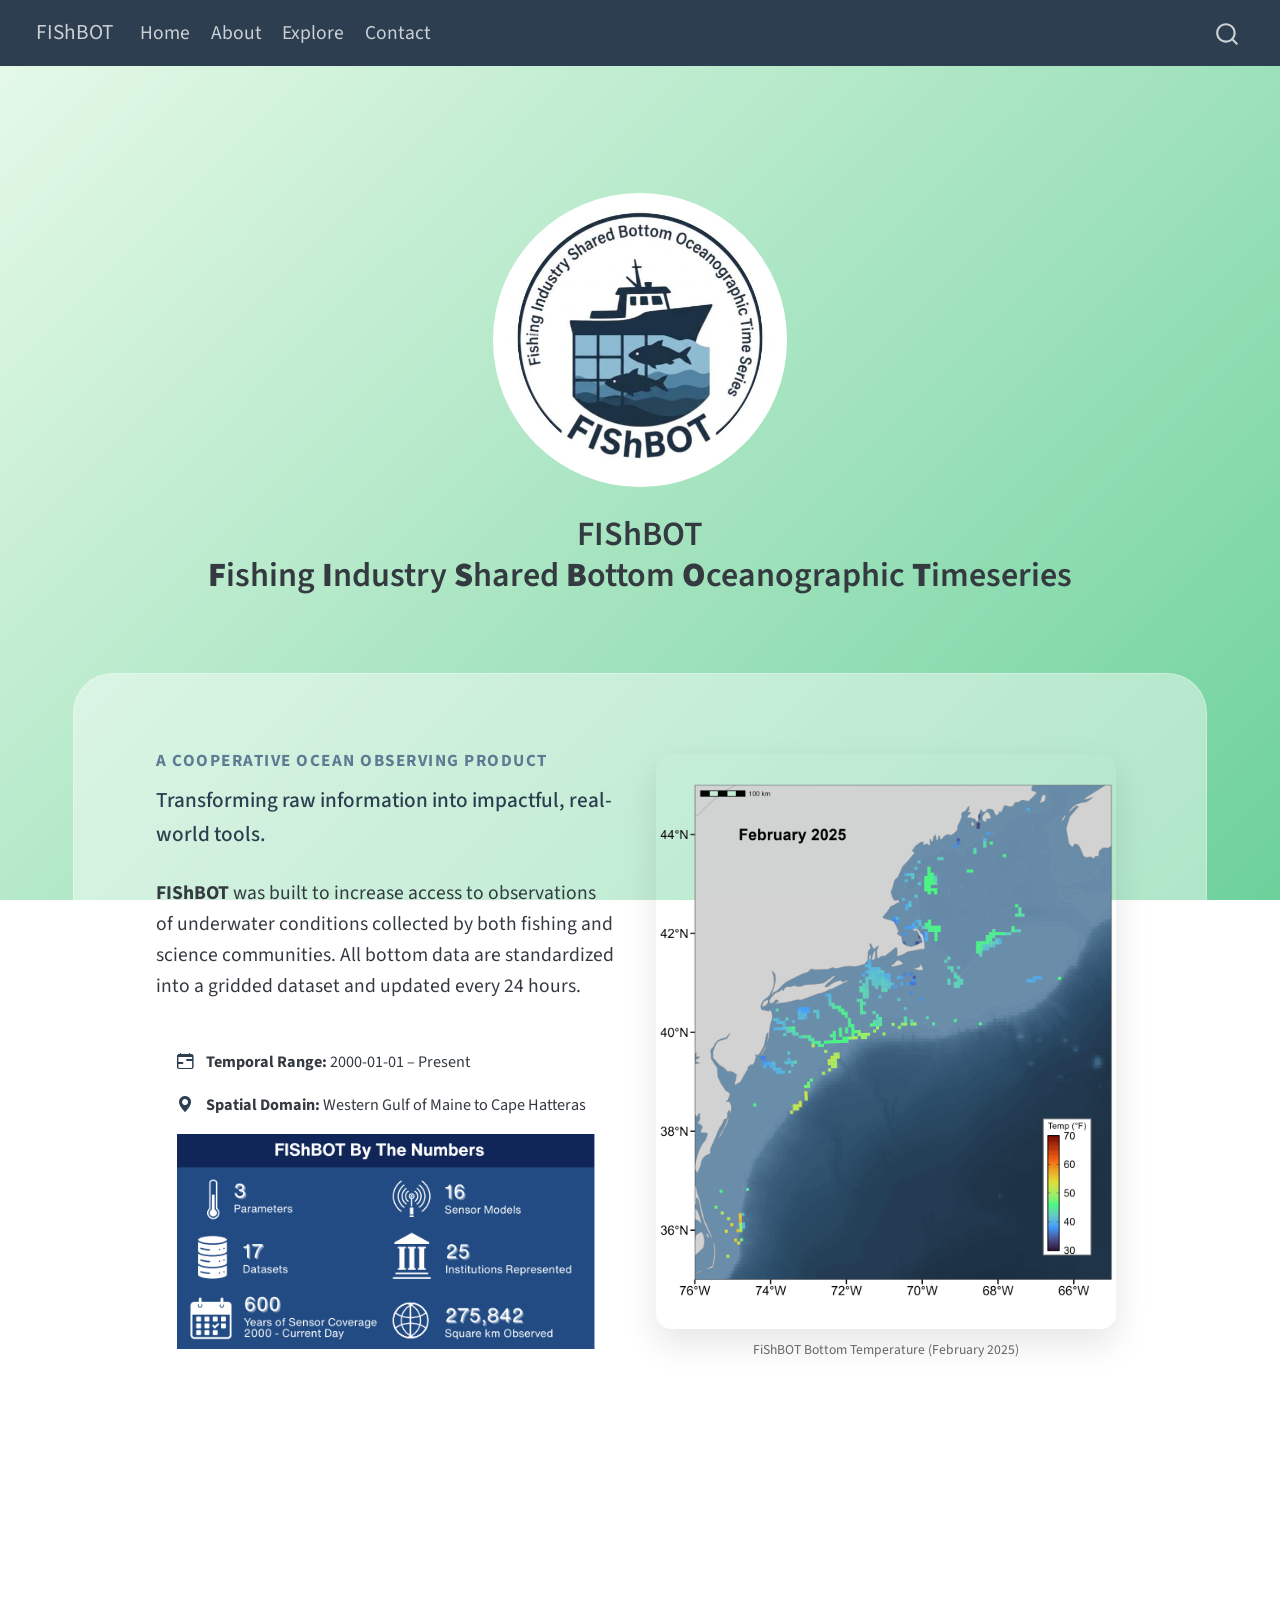
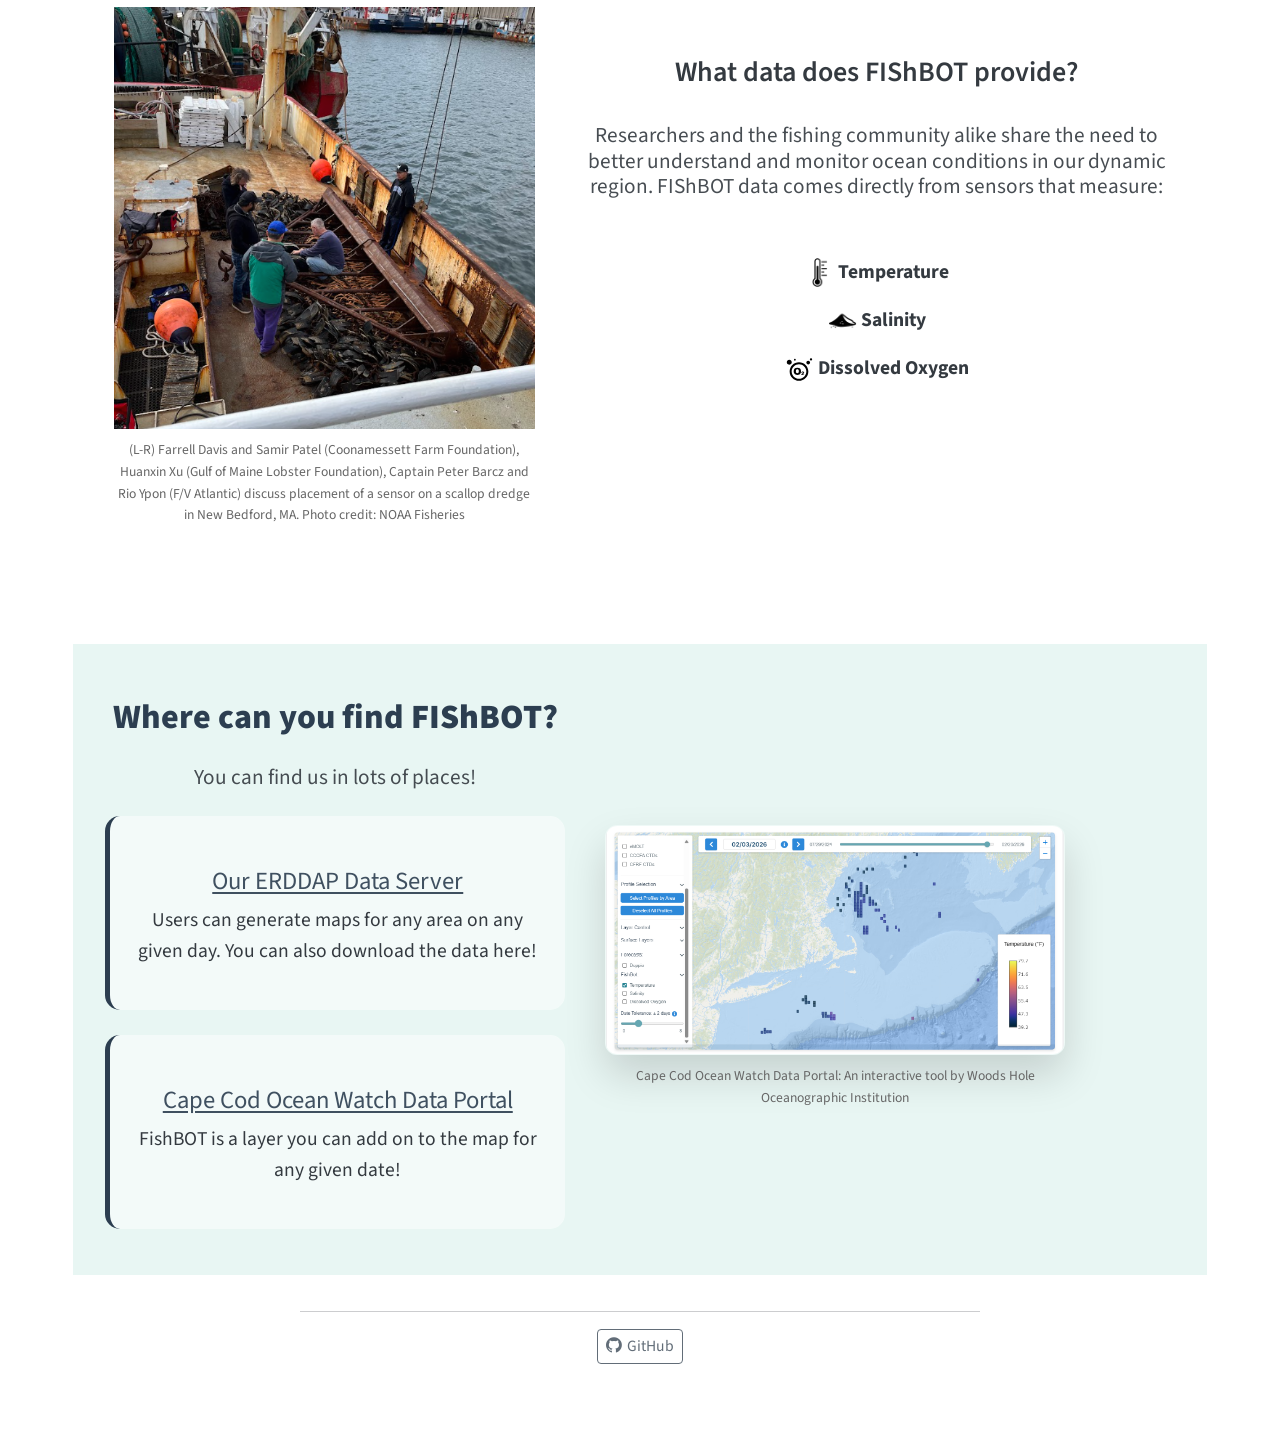
==== commit 688ffa98: "overhauling home page" ====
--- a/docs/index.html
+++ b/docs/index.html
@@ -39,7 +39,7 @@
 <link href="site_libs/quarto-html/quarto-syntax-highlighting-7b89279ff1a6dce999919e0e67d4d9ec.css" rel="stylesheet" id="quarto-text-highlighting-styles">
 <script src="site_libs/bootstrap/bootstrap.min.js"></script>
 <link href="site_libs/bootstrap/bootstrap-icons.css" rel="stylesheet">
-<link href="site_libs/bootstrap/bootstrap-f014def6ab0481d3a3dc39e464cc56f9.min.css" rel="stylesheet" append-hash="true" id="quarto-bootstrap" data-mode="light">
+<link href="site_libs/bootstrap/bootstrap-286534045d937dac468bb145d34bd5bb.min.css" rel="stylesheet" append-hash="true" id="quarto-bootstrap" data-mode="light">
 <script src="site_libs/quarto-contrib/glightbox/glightbox.min.js"></script>
 <link href="site_libs/quarto-contrib/glightbox/glightbox.min.css" rel="stylesheet">
 <link href="site_libs/quarto-contrib/glightbox/lightbox.css" rel="stylesheet">
@@ -132,93 +132,92 @@
 <div class="quarto-title-meta column-page">
   </div>
 </header><main class="content column-page" id="quarto-document-content">
-<p><br> <br> <br> <br></p>
-<div class="columns">
-<div class="column" style="width:55%;">
-<section id="a-cooperative-ocean-observing-product" class="level3">
-<h3 data-anchor-id="a-cooperative-ocean-observing-product">A Cooperative Ocean Observing Product</h3>
-<p><br></p>
-<section id="fishbot-is-a-new-data-product-built-to-increase-access-to-observations-of-underwater-conditions-collected-by-both-fishing-and-science-communities." class="level4">
-<h4 data-anchor-id="fishbot-is-a-new-data-product-built-to-increase-access-to-observations-of-underwater-conditions-collected-by-both-fishing-and-science-communities."><strong>FIShBOT</strong> is a new data product built to increase access to observations of underwater conditions collected by both fishing and science communities.</h4>
-</section>
-<section id="this-standardized-in-situ-gridded-dataset-demonstrates-the-power-of-collaboration-by-integrating-diverse-oceanographic-datasets-in-effort-to-transform-raw-information-into-impactful-real-world-tools." class="level4">
-<h4 data-anchor-id="this-standardized-in-situ-gridded-dataset-demonstrates-the-power-of-collaboration-by-integrating-diverse-oceanographic-datasets-in-effort-to-transform-raw-information-into-impactful-real-world-tools.">This standardized in-situ gridded dataset demonstrates the power of collaboration by integrating diverse oceanographic datasets in effort to transform raw information into impactful, real-world tools.</h4>
-<p><br></p>
-</section>
-<section id="temporal-range-2000-01-01---present-day" class="level4">
-<h4 data-anchor-id="temporal-range-2000-01-01---present-day"><strong>Temporal Range:</strong> 2000-01-01 - Present Day</h4>
-</section>
-<section id="spatial-domain-western-gulf-of-maine-to-cape-hatteras" class="level4">
-<h4 data-anchor-id="spatial-domain-western-gulf-of-maine-to-cape-hatteras"><strong>Spatial Domain:</strong> Western Gulf of Maine to Cape Hatteras</h4>
-</section>
-</section>
-</div><div class="column" style="width:5%;">
-<!-- Empty column for spacing -->
-</div><div class="column" style="width:40%;">
-<div class="quarto-figure quarto-figure-center">
-<figure class="figure">
-<p><a href="images/FISHBOT_BottomTemp_2025-v4.gif" class="lightbox" data-gallery="quarto-lightbox-gallery-1" title="FIShBOT Bottom Temperature for 2025"><img src="images/FISHBOT_BottomTemp_2025-v4.gif" class="img-fluid figure-img" style="width:100.0%" alt="FIShBOT Bottom Temperature for 2025"></a></p>
-<figcaption>FIShBOT Bottom Temperature for 2025</figcaption>
-</figure>
-</div>
-</div>
-</div>
+<!--First Row with 'hero' style -->
+<div class="hero-chunk">
+<div class="container">
+<div class="row align-items-center">
+<!-- LEFT COLUMN: Text and Metadata -->
+<div class="col-md-6 text-start">
+<p class="subtitle">
+A Cooperative Ocean Observing Product
+</p>
+<p class="lead-text">
+Transforming raw information into impactful, real-world tools.
+</p>
+<p><strong>FIShBOT</strong> was built to increase access to observations of underwater conditions collected by both fishing and science communities. All bottom data are standardized into a gridded dataset and updated every 24 hours.</p>
+<div class="info-box">
+<p><i class="bi bi-calendar-range"></i> <strong>Temporal Range:</strong> 2000-01-01 – Present</p>
+<p><i class="bi bi-geo-alt-fill"></i> <strong>Spatial Domain:</strong> Western Gulf of Maine to Cape Hatteras</p>
+<p><a href="images/fishbot-in-numbers.png" class="lightbox" data-gallery="quarto-lightbox-gallery-1"><img src="images/fishbot-in-numbers.png" class="img-fluid"></a></p>
+</div>
+</div>
+<!-- RIGHT COLUMN: The GIF -->
+<div class="col-md-6">
+<div class="map-frame">
+<img src="images/FISHBOT_BottomTemp_2025-v4.gif" class="img-fluid">
+<p class="caption-text">
+FiShBOT Bottom Temperature (February 2025)
+</p>
+</div>
+</div>
+</div>
+</div>
+</div>
+<!-- Middle Row with the new chunk style -->
+<div class="section-chunk">
 <div class="columns">
 <div class="column" style="width:40%;">
 <p><br></p>
-<div class="quarto-figure quarto-figure-center">
-<figure class="figure">
-<p><a href="images/sensor_placement.png" class="lightbox" data-gallery="quarto-lightbox-gallery-2" title="(L-R) Farrell Davis and Samir Patel (Coonamessett Farm Foundation), Huanxin Xu (Gulf of Maine Lobster Foundation), Captain Peter Barcz and Rio Ypon (F/V Atlantic) discuss placement of a sensor on a scallop dredge in New Bedford, MA. Photo credit: NOAA Fisheries"><img src="images/sensor_placement.png" class="img-fluid figure-img" alt="(L-R) Farrell Davis and Samir Patel (Coonamessett Farm Foundation), Huanxin Xu (Gulf of Maine Lobster Foundation), Captain Peter Barcz and Rio Ypon (F/V Atlantic) discuss placement of a sensor on a scallop dredge in New Bedford, MA. Photo credit: NOAA Fisheries"></a></p>
-<figcaption>(L-R) Farrell Davis and Samir Patel (Coonamessett Farm Foundation), Huanxin Xu (Gulf of Maine Lobster Foundation), Captain Peter Barcz and Rio Ypon (F/V Atlantic) discuss placement of a sensor on a scallop dredge in New Bedford, MA. Photo credit: NOAA Fisheries</figcaption>
-</figure>
-</div>
+<img src="images/sensor_placement.png" class="img-fluid">
+<p class="caption-text">
+(L-R) Farrell Davis and Samir Patel (Coonamessett Farm Foundation), Huanxin Xu (Gulf of Maine Lobster Foundation), Captain Peter Barcz and Rio Ypon (F/V Atlantic) discuss placement of a sensor on a scallop dredge in New Bedford, MA. Photo credit: NOAA Fisheries
+</p>
 </div><div class="column" style="width:5%;">
 <!-- Empty column for spacing -->
 </div><div class="column" style="width:55%;">
+<p><br> <br></p>
 <section id="what-data-does-fishbot-provide" class="level2">
 <h2 data-anchor-id="what-data-does-fishbot-provide">What data does FIShBOT provide?</h2>
 <section id="researchers-and-the-fishing-community-alike-share-the-need-to-better-understand-and-monitor-ocean-conditions-in-our-dynamic-region.-fishbot-data-comes-directly-from-sensors-that-measure" class="level4">
 <h4 data-anchor-id="researchers-and-the-fishing-community-alike-share-the-need-to-better-understand-and-monitor-ocean-conditions-in-our-dynamic-region.-fishbot-data-comes-directly-from-sensors-that-measure">Researchers and the fishing community alike share the need to better understand and monitor ocean conditions in our dynamic region. FIShBOT data comes directly from sensors that measure:</h4>
-<div class="custom-list">
-<ul>
-<li><b>Temperature</b></li>
-<li><b>Salinity</b></li>
-<li><b>Dissolved Oxygen</b></li>
-</ul>
-</div>
-<p><a href="images/fishbot-in-numbers.png" class="lightbox" data-gallery="quarto-lightbox-gallery-3"><img src="images/fishbot-in-numbers.png" class="img-fluid"></a></p>
+<p><br></p>
+<p><img src="images/high-temperature.png" style="height:1.5em">&nbsp;<b>Temperature</b></p>
+<p><img src="images/powder.png" style="height:1.5em">&nbsp;<b>Salinity</b></p>
+<p><img src="images/dissolved-oxygen-3.svg" style="height:1.5em">&nbsp;<b>Dissolved Oxygen</b></p>
 </section>
 </section>
 </div>
 </div>
-<div class="columns">
-<div class="column" style="width:55%;">
-<p><br></p>
-<section id="where-can-you-find-fishbot" class="level1">
-<h1>Where can you find FIShBOT?</h1>
-<section id="you-can-find-us-lots-of-places" class="level4">
-<h4 data-anchor-id="you-can-find-us-lots-of-places">You can find us lots of places!</h4>
-<div class="custom-list">
-<ul>
-<li><b><a href="https://erddap.ondeckdata.com/erddap/tabledap/fishbot_realtime.graph">Our ERDDAP Data Server</a>:</b> Users can generate maps for any area on any given day. You can also download the data here!</li>
-<li><b><a href="https://ccocean.whoi.edu/">Cape Cod Ocean Watch Data Portal</a>:</b> FIShBOT is a layer you can add on to the map for any given date!</li>
-</ul>
-</div>
+</div>
+<!-- Third Row with tiles -->
+<div class="step" style="background-color: #E8F6F3;">
+<div class="container">
+<div class="row align-items-center">
+<!-- Left Side: Text Content -->
+<section id="where-can-you-find-fishbot" class="level1 col-md-6">
+<h1>Where can you find <strong>FIShBOT</strong>?</h1>
+<section id="you-can-find-us-in-lots-of-places" class="level4">
+<h4 data-anchor-id="you-can-find-us-in-lots-of-places">You can find us in lots of places!</h4>
+</section>
+<section id="our-erddap-data-server" class="level3 data-link-card">
+<h3 data-anchor-id="our-erddap-data-server"><span class="link-title"><a href="https://erddap.ondeckdata.com/erddap/tabledap/fishbot_realtime.graph" target="_blank">Our ERDDAP Data Server</a></span></h3>
+<p>Users can generate maps for any area on any given day. You can also download the data here!</p>
+</section>
+<section id="cape-cod-ocean-watch-data-portal" class="level3 data-link-card">
+<h3 data-anchor-id="cape-cod-ocean-watch-data-portal"><span class="link-title"><a href="https://ccocean.whoi.edu/" target="_blank">Cape Cod Ocean Watch Data Portal</a></span></h3>
+<p>FishBOT is a layer you can add on to the map for any given date!</p>
 </section>
 </section>
-</div><div class="column" style="width:5%;">
-<!-- Empty column for spacing -->
-</div><div class="column" style="width:40%;">
-<p><br> <br></p>
-<section id="cape-cod-ocean-watch-data-poral" class="level4">
-<h4 data-anchor-id="cape-cod-ocean-watch-data-poral">Cape Cod Ocean Watch Data Poral</h4>
-<div class="quarto-figure quarto-figure-center">
-<figure class="figure">
-<p><a href="images/ccow_portal.png" class="lightbox" data-gallery="quarto-lightbox-gallery-4" title="Cape Cod Ocean Watch Data Portal: An interactive tool by Woods Hole Oceanographic Institution"><img src="images/ccow_portal.png" class="img-fluid figure-img" alt="Cape Cod Ocean Watch Data Portal: An interactive tool by Woods Hole Oceanographic Institution"></a></p>
-<figcaption>Cape Cod Ocean Watch Data Portal: An interactive tool by Woods Hole Oceanographic Institution</figcaption>
-</figure>
-</div>
-</section>
+<!-- Right Side: Image/Portal Preview -->
+<div class="col-md-6">
+<div class="image-frame">
+<br> <img src="images/ccow_portal.png" class="img-fluid" alt="Cape Cod Ocean Watch Portal">
+<p class="caption-text">
+Cape Cod Ocean Watch Data Portal: An interactive tool by Woods Hole Oceanographic Institution
+</p>
+</div>
+</div>
+</div>
 </div>
 </div>
 
